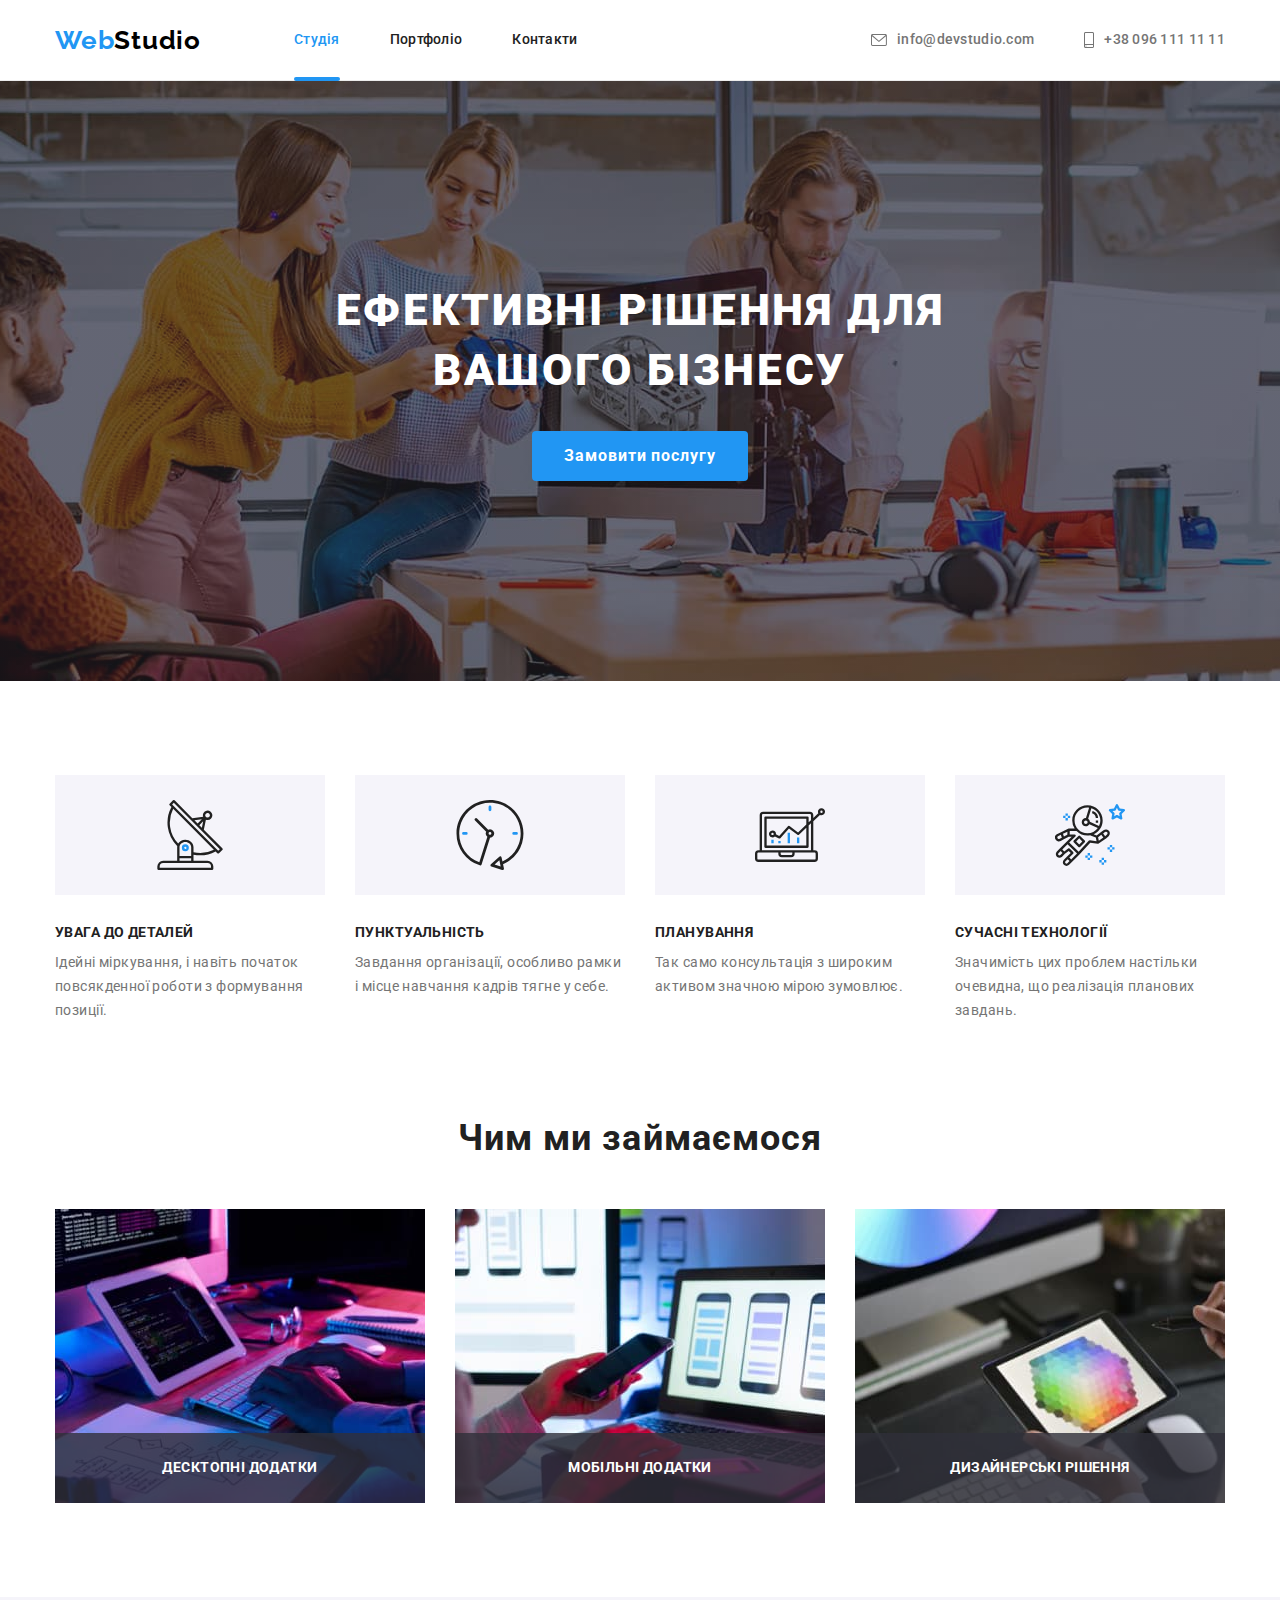
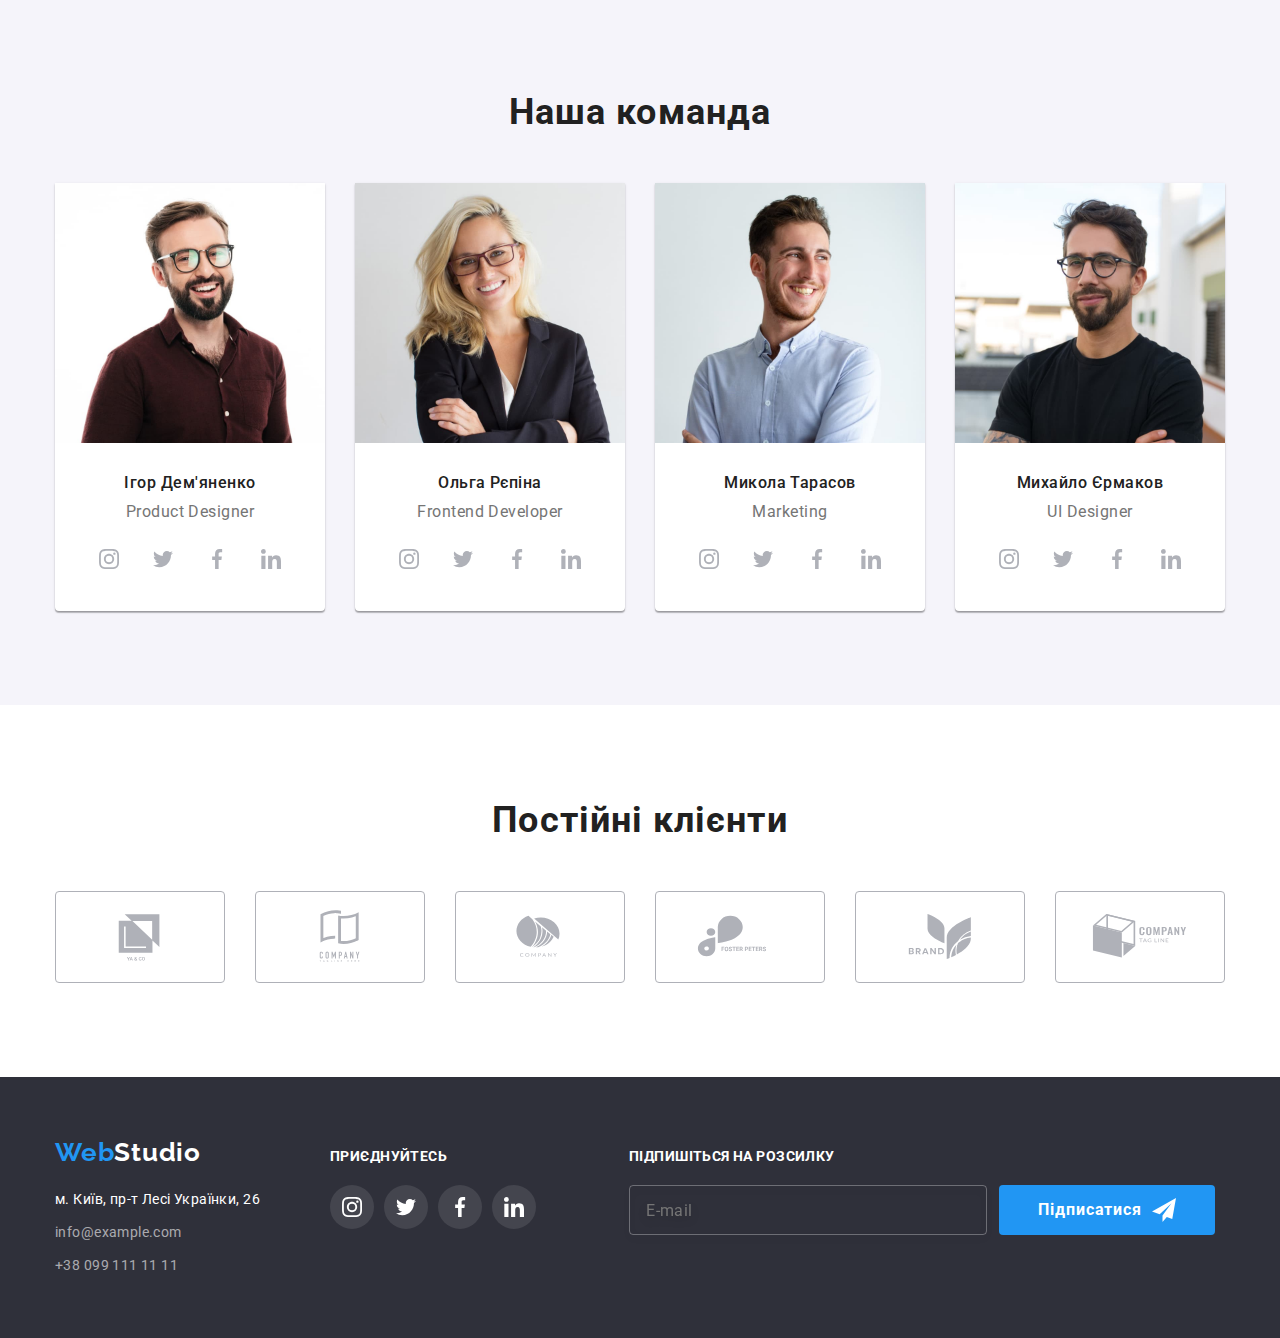
==== index.html @ 273ee9b4 "HW6-v1" ====
<!DOCTYPE html>
<html lang="uk">
  <head>
    <meta charset="UTF-8" />
    <meta http-equiv="X-UA-Compatible" content="IE=edge" />
    <meta name="viewport" content="width=>, initial-scale=1.0" />
    <title>Document</title>
    <link
      href="https://fonts.googleapis.com/css2?family=Raleway:wght@700&family=Roboto:wght@400;500;700;900&display=swap"
      rel="stylesheet"
    />
    <link
      rel="stylesheet"
      href="https://cdnjs.cloudflare.com/ajax/libs/modern-normalize/1.1.0/modern-normalize.min.css"
    />
    <link rel="stylesheet" href="./css/styles.css" />
    <link rel="preconnect" href="https://fonts.googleapis.com" />
    <link rel="preconnect" href="https://fonts.gstatic.com" crossorigin />
  </head>
  <body>
    <!--Head of page-->
    <header>
      <div class="container">
        <div class="navigation">
          <nav class="page-nav">
            <a class="logo link" lang="en" href="">
              Web<span class="logo-up">Studio</span></a
            >
            <ul class="site-nav list">
              <li class="item"><a class="link current" href="">Студія</a></li>
              <li class="item">
                <a class="link" href="./portfolio.html">Портфоліо</a>
              </li>
              <li class="item"><a class="link" href="">Контакти</a></li>
            </ul>
          </nav>
          <ul class="auth-nav list">
            <li class="item">
              <a class="link" href="mailto:info@devstudio.com">
                <svg width="16px" height="12px" class="icon-envelope">
                  <use href="./images/icons.svg#icon-envelope"></use>
                </svg>
                info@devstudio.com</a
              >
            </li>
            <li class="item">
              <a class="link" href="tel:+380961111111">
                <svg class="icon-tel" width="10" height="16">
                  <use href="./images/icons.svg#icon-smartphone"></use>
                </svg>
                +38 096 111 11 11</a
              >
            </li>
          </ul>
        </div>
      </div>
    </header>
    <main>
      <!-- Hero  -->
      <section class="section-hero">
        <div class="container">
          <h1 class="hero-title">Ефективні рішення для вашого бізнесу</h1>
          <button data-modal-open class="button" type="button">
            Замовити послугу
          </button>
        </div>
      </section>

      <!--About us-->
      <section class="section-principles">
        <div class="container">
          <h2 class="visually-hidden">Our principles</h2>
          <ul class="principles list">
            <li class="items prin-first">
              <div class="thumb">
                <svg width="70px" height="70px">
                  <use href="./images/icons.svg#icon-antenna"></use>
                </svg>
              </div>
              <h3 class="principles-list-title">Увага до деталей</h3>
              <p class="principles-list">
                Ідейні міркування, і навіть початок повсякденної роботи з
                формування позиції.
              </p>
            </li>
            <li class="items prin-second">
              <div class="thumb">
                <svg width="70px" height="70px">
                  <use href="./images/icons.svg#icon-clock"></use>
                </svg>
              </div>
              <h3 class="principles-list-title">Пунктуальність</h3>
              <p class="principles-list">
                Завдання організації, особливо рамки і місце навчання кадрів
                тягне у себе.
              </p>
            </li>
            <li class="items prin-third">
              <div class="thumb">
                <svg width="70px" height="70px">
                  <use href="./images/icons.svg#icon-diagram"></use>
                </svg>
              </div>
              <h3 class="principles-list-title">Планування</h3>
              <p class="principles-list">
                Так само консультація з широким активом значною мірою зумовлює.
              </p>
            </li>
            <li class="items prin-fourth">
              <div class="thumb">
                <svg width="70px" height="70px">
                  <use href="./images/icons.svg#icon-astronaut"></use>
                </svg>
              </div>
              <h3 class="principles-list-title">Сучасні технології</h3>
              <p class="principles-list">
                Значимість цих проблем настільки очевидна, що реалізація
                планових завдань.
              </p>
            </li>
          </ul>
        </div>
      </section>
      <!--What we do-->
      <section class="section-activity">
        <div class="container">
          <h2 class="section-title">Чим ми займаємося</h2>
          <ul class="activity-list list">
            <li class="items">
              <img
                src="./images/1.jpg"
                alt="working desk with computer"
                width="370"
              />
              <p class="activity-list-text">Десктопні додатки</p>
            </li>
            <li class="items">
              <img
                src="./images/2.jpg"
                alt="laptop with smartphones samples"
                width="370"
              />
              <p class="activity-list-text">Мобільні додатки</p>
            </li>
            <li class="items">
              <img
                src="./images/3.jpg"
                alt="planshet with color-scheme"
                width="370"
              />
              <p class="activity-list-text">Дизайнерські рішення</p>
            </li>
          </ul>
        </div>
      </section>
      <!--Our comand-->
      <section class="section-comand">
        <div class="container">
          <h2 class="section-title">Наша команда</h2>
          <ul class="comand list">
            <li class="comand-item">
              <img
                src="./images/id.jpg"
                alt="Игорь Демьяненко"
                width="270"
                height="260"
              />
              <div class="designers">
                <h3 class="section-comand-list">Ігор Дем'яненко</h3>
                <p class="comand-position" lang="en">Product Designer</p>
                <ul class="pictograms list">
                  <li class="pictogram-item">
                    <a class="pict-link" href="">
                      <svg class="pict" width="20px" height="20px">
                        <use href="./images/icons.svg#icon-instagram"></use>
                      </svg>
                    </a>
                  </li>
                  <li class="pictogram-item">
                    <a class="pict-link" href="">
                      <svg class="pict" width="20px" height="20px">
                        <use href="./images/icons.svg#icon-twitter"></use>
                      </svg>
                    </a>
                  </li>
                  <li class="pictogram-item">
                    <a class="pict-link" href="">
                      <svg class="pict" width="20px" height="20px">
                        <use href="./images/icons.svg#icon-facebook"></use>
                      </svg>
                    </a>
                  </li>
                  <li class="pictogram-item">
                    <a class="pict-link" href="">
                      <svg class="pict" width="20px" height="20px">
                        <use href="./images/icons.svg#icon-linkedin"></use>
                      </svg>
                    </a>
                  </li>
                </ul>
              </div>
            </li>
            <li class="comand-item">
              <img
                src="./images/or.jpg"
                alt="Ольга Репина"
                width="270"
                height="260"
              />
              <div class="designers">
                <h3 class="section-comand-list">Ольга Рєпіна</h3>
                <p class="comand-position" lang="en">Frontend Developer</p>
                <ul class="pictograms list">
                  <li class="pictogram-item">
                    <a class="pict-link" href="">
                      <svg class="pict" width="20px" height="20px">
                        <use href="./images/icons.svg#icon-instagram"></use>
                      </svg>
                    </a>
                  </li>
                  <li class="pictogram-item">
                    <a class="pict-link" href="">
                      <svg class="pict" width="20px" height="20px">
                        <use href="./images/icons.svg#icon-twitter"></use>
                      </svg>
                    </a>
                  </li>
                  <li class="pictogram-item">
                    <a class="pict-link" href="">
                      <svg class="pict" width="20px" height="20px">
                        <use href="./images/icons.svg#icon-facebook"></use>
                      </svg>
                    </a>
                  </li>
                  <li class="pictogram-item">
                    <a class="pict-link" href="">
                      <svg class="pict" width="20px" height="20px">
                        <use href="./images/icons.svg#icon-linkedin"></use>
                      </svg>
                    </a>
                  </li>
                </ul>
              </div>
            </li>
            <li class="comand-item">
              <img
                src="./images/nt.jpg"
                alt="Николай Тарасов"
                width="270"
                height="260"
              />
              <div class="designers">
                <h3 class="section-comand-list">Микола Тарасов</h3>
                <p class="comand-position" lang="en">Marketing</p>

                <ul class="pictograms list">
                  <li class="pictogram-item">
                    <a class="pict-link" href="">
                      <svg class="pict" width="20px" height="20px">
                        <use href="./images/icons.svg#icon-instagram"></use>
                      </svg>
                    </a>
                  </li>
                  <li class="pictogram-item">
                    <a class="pict-link" href="">
                      <svg class="pict" width="20px" height="20px">
                        <use href="./images/icons.svg#icon-twitter"></use>
                      </svg>
                    </a>
                  </li>
                  <li class="pictogram-item">
                    <a class="pict-link" href="">
                      <svg class="pict" width="20px" height="20px">
                        <use href="./images/icons.svg#icon-facebook"></use>
                      </svg>
                    </a>
                  </li>
                  <li class="pictogram-item">
                    <a class="pict-link" href="">
                      <svg class="pict" width="20px" height="20px">
                        <use href="./images/icons.svg#icon-linkedin"></use>
                      </svg>
                    </a>
                  </li>
                </ul>
              </div>
            </li>
            <li class="comand-item">
              <img
                src="./images/me.jpg"
                alt="Михаил Ермаков"
                width="270"
                height="260"
              />
              <div class="designers">
                <h3 class="section-comand-list">Михайло Єрмаков</h3>
                <p class="comand-position" lang="en">UI Designer</p>
                <ul class="pictograms list">
                  <li class="pictogram-item">
                    <a class="pict-link" href="">
                      <svg class="pict" width="20px" height="20px">
                        <use href="./images/icons.svg#icon-instagram"></use>
                      </svg>
                    </a>
                  </li>
                  <li class="pictogram-item">
                    <a class="pict-link" href="">
                      <svg class="pict" width="20px" height="20px">
                        <use href="./images/icons.svg#icon-twitter"></use>
                      </svg>
                    </a>
                  </li>
                  <li class="pictogram-item">
                    <a class="pict-link" href="">
                      <svg class="pict" width="20px" height="20px">
                        <use href="./images/icons.svg#icon-facebook"></use>
                      </svg>
                    </a>
                  </li>
                  <li class="pictogram-item">
                    <a class="pict-link" href="">
                      <svg class="pict" width="20px" height="20px">
                        <use href="./images/icons.svg#icon-linkedin"></use>
                      </svg>
                    </a>
                  </li>
                </ul>
              </div>
            </li>
          </ul>
        </div>
      </section>
      <!-- Clients  -->
      <section class="section-clients">
        <div class="container">
          <h2 class="section-title">Постійні клієнти</h2>
          <ul class="list clients-list">
            <li class="item">
              <a class="client-link" href="">
                <svg class="icon-link">
                  <use href="./images/icons.svg#icon-logo-one"></use>
                </svg>
              </a>
            </li>
            <li class="item">
              <a class="client-link" href="">
                <svg class="icon-link">
                  <use href="./images/icons.svg#icon-logo-two"></use>
                </svg>
              </a>
            </li>
            <li class="item">
              <a class="client-link" href="">
                <svg class="icon-link">
                  <use href="./images/icons.svg#icon-logo-three"></use>
                </svg>
              </a>
            </li>
            <li class="item">
              <a class="client-link" href="">
                <svg class="icon-link">
                  <use href="./images/icons.svg#icon-logo-four"></use>
                </svg>
              </a>
            </li>
            <li class="item">
              <a class="client-link" href="">
                <svg class="icon-link">
                  <use href="./images/icons.svg#icon-logo-five"></use>
                </svg>
              </a>
            </li>
            <li class="item">
              <a class="client-link" href="">
                <svg class="icon-link">
                  <use href="./images/icons.svg#icon-logo-six"></use>
                </svg>
              </a>
            </li>
          </ul>
        </div>
      </section>
    </main>
    <footer class="contacts">
      <div class="container contacts-page">
        <div class="contacts-wrap">
          <div class="logo-bottom">
            <a class="logo link" lang="en" href=""
              >Web<span class="logo-end">Studio</span></a
            >
          </div>
          <!--Contacts-->
          <address class="adress">
            <ul class="contacts-list list">
              <li class="map">
                <a
                  class="link"
                  href="https://goo.gl/maps/4PBvdfhSK9omXk1a7"
                  target="_blank"
                  rel="noopener noreferrer nofollow"
                  >м. Київ, пр-т Лесі Українки, 26</a
                >
              </li>
              <li class="mail">
                <a class="link" href="mailto:info@example.com"
                  >info@example.com</a
                >
              </li>
              <li class="tel">
                <a class="link" href="tel:+380991111111">+38 099 111 11 11</a>
              </li>
            </ul>
          </address>
        </div>
        <!-- Social links -->
        <div class="connect">
          <p class="connect-title">Приєднуйтесь</p>
          <ul class="pictograms list">
            <li class="pictogram-item">
              <a class="pict-link bottom-link" href="">
                <svg class="pict-bottom" width="20px" height="20px">
                  <use href="./images/icons.svg#icon-instagram"></use>
                </svg>
              </a>
            </li>
            <li class="pictogram-item">
              <a class="pict-link bottom-link" href="">
                <svg class="pict-bottom" width="20px" height="20px">
                  <use href="./images/icons.svg#icon-twitter"></use>
                </svg>
              </a>
            </li>
            <li class="pictogram-item">
              <a class="pict-link bottom-link" href="">
                <svg class="pict-bottom" width="20px" height="20px">
                  <use href="./images/icons.svg#icon-facebook"></use>
                </svg>
              </a>
            </li>
            <li class="pictogram-item">
              <a class="pict-link bottom-link" href="">
                <svg class="pict-bottom" width="20px" height="20px">
                  <use href="./images/icons.svg#icon-linkedin"></use>
                </svg>
              </a>
            </li>
          </ul>
        </div>
        <form class="subscription-form" action="">
          <p class="subscription-title">Підпишіться на розсилку</p>
          <div class="subscription-wrap">
            <label for="">
              <input
                class="subscription-input"
                type="email"
                name="email"
                placeholder="E-mail"
              />
            </label>
            <button class="button button-subscribe" type="submit">
              Підписатися
            </button>
          </div>
        </form>
      </div>
    </footer>
    <div data-modal class="backdrop is-hidden">
      <div class="modal">
        <button data-modal-close class="button-modal" type="button">
          <svg class="modal-close-icon" width="18" height="18">
            <use href="./images/icons.svg#icon-close-black"></use>
          </svg>
        </button>
<form class="modal-form" action="">
  <p class="modal-title">Залиште свої дані, ми вам передзвонимо</p>
<label class="label-name" for="">
<input class="input-name" type="text" name="name">
Ім'я
<svg class="name-icon" width="18" height="18">
  <use href="/images/icons.svg#icon-person"></use>
</svg>
</label>

<label class="label-tel" for="">
  <input class="input-tel" type="tel" name="tel">
  Телефон
  <svg class="tel-icon" width="18" height="18">
    <use href="/images/icons.svg#icon-phone-black">

    </use>
  </svg>
</label>

<label class="label-email" for="">
  <input class="input-email" type="email" name="imail">
  Пошта
  <svg class="email-icon" width="18" height="18">
    <use href="/images/icons.svg#icon-email"></use>
  </svg>
</label>

<label class="label-coment" for="">
  <textarea name="coment" id="" cols="30" rows="10"></textarea>
  Коментар
</label>


</form>



      </div>
    </div>
    <script src="./js/modal.js"></script>
  </body>
</html>
---- css/styles.css ----
/* back-ground color main #FFFFFF
/* back-ground color secondary #2F303A  */
/* text color main #757575 */
/* text color hero #FFFFFF */
/* text color headers #212121 */
/* text color logo #000000 */
/* text color accent #2196F3 */
/* back-ground color secondary (and buttons) #F5F4FA */


:root {
  --text-color-main: #757575;
  --text-color-accent: #2196f3;
  --text-color-headers: #212121;
  --back-ground-color-main: #ffffff;
  --back-ground-color-secondary: #2f303a;
  --back-ground-color-third: #f5f4fa;
  --text-color-logo: #000000;
}

body {
  color: var(--text-color-main);
  background-color: var(--back-ground-color-main);
  font-family: Roboto, sans-serif;
  }

/* Exeptions */
.link {
  text-decoration: none;
}
.list {
  padding: 0;
  margin: 0;
  list-style: none;
}
.visually-hidden {
  position: absolute;
  white-space: nowrap;
  width: 1px;
  height: 1px;
  overflow: hidden;
  border: 0;
  padding: 0;
  clip: rect(0 0 0 0);
  clip-path: inset(50%);
  margin: -1px;
}

h1,
h2,
h3,
ul,
p {
  margin: 0;
  padding: 0;
}

img {
  display: block;
  max-width: 100%;
  height: auto;
}

/* Site navigation  */

.container {
  width: 1200px;
  padding-left: 15px;
  padding-right: 15px;
  margin: 0 auto;
}

header {
  border-bottom: 1px solid #ECECEC;
}

.logo {
  margin-right: 93px;
  padding-top: 24px;
  padding-bottom: 24px;

  color: var(--text-color-accent);
  font-family: Raleway, sans-serif;
  font-weight: 700;
  font-size: 26px;
  line-height: 1.19;
  letter-spacing: 0.03em; 
}

.logo-end {
  color: var(--back-ground-color-main)
}

.page-nav .logo-up {
  color: var(--text-color-logo)
}

.page-nav {
display: flex;
align-items: center;
}

.site-nav .link:hover,
.site-nav .link:focus,
.auth-nav .link:hover,
.auth-nav .link:focus
{color: var(--text-color-accent)}

.site-nav,
.auth-nav {
  display: flex;
  align-items: center;

  font-weight: 500;
  line-height: 1.14;
  letter-spacing: 0.02em;
  font-size: 14px;
}

.site-nav .link {
  display: block;
  padding-top: 32px;
  padding-bottom: 32px;

  color: var(--text-color-headers);

  transition: color 250ms cubic-bezier(0.4, 0, 0.2, 1);
}

.site-nav .link.current {
  color: var(--text-color-accent);
}

.site-nav .item {
  position: relative;
}

.current::after {
  position: absolute;
  bottom: -1px;
  left: 0;

  content: "";
  width: 100%;
  height: 4px;
  background-color: var(--text-color-accent);
  border-radius: 2px;
}

.site-nav .item:not(:last-child) {
  margin-right: 50px;
}

.auth-nav {
  margin-left: auto;
}

.auth-nav .link {
  display: flex;
  align-items: center;
  padding-top: 32px;
  padding-bottom: 32px;

  color: var(--text-color-main);

  transition: color 250ms cubic-bezier(0.4, 0, 0.2, 1);
}

.auth-nav .item + .item {
  margin-left: 50px;
}

.navigation {
  display: flex;
}

.icon-envelope,
.icon-tel {
  margin-right: 10px;
  fill: currentColor;
}

.icon-envelope:hover,
.icon-tel:hover,
.icon-envelope:focus,
.icon-tel:focus {
  fill: var(--text-color-accent);
}



/* Hero  */
.section-hero {
  max-width: 1600px;
  height: 600px;
  margin-left: auto;
  margin-right: auto;
  background-image: linear-gradient(to right, rgba(47, 48, 58, 0.4), rgba(47, 48, 58, 0.4)),
  url(../images/background.jpg);
  background-color: #C4C4C4;
  background-size: cover;
  background-repeat: no-repeat;
  background-position: center;


  padding-top: 200px;
  padding-bottom: 200px;

  text-align: center;
}

.hero-title {
  margin-bottom: 30px;
  margin-left: auto;
  margin-right: auto;
  width: 696px;

  font-weight: 900;
  font-size: 44px;
  line-height: 1.36;
  letter-spacing: 0.06em;
  text-transform: uppercase;
  color: var(--back-ground-color-main);
}

.button {
  display: inline-block;
  min-width: 216px;
  border-radius: 4px;
  padding: 10px 32px;
  text-align: center;
  margin-right: auto;
  margin-left: auto;
  border: none;

  font-family: inherit;
  font-weight: 700;
  line-height: 1.88;
  letter-spacing: 0.06em;
  color: var(--back-ground-color-main);
  background-color: var(--text-color-accent);
  font-size: 16px;

  transition: background-color 250ms cubic-bezier(0.4, 0, 0.2, 1);
}

.button:hover,
.button:focus {
  background-color: #188ce8;
}

.backdrop.is-hidden {
  opacity: 0;
  pointer-events: none;
  }

.backdrop {
  position: fixed;
  top: 0;
  left: 0;
  background-color: rgba(0, 0, 0, 0.2);
  width: 100%;
  height: 100%;

  opacity: 1;
  transition: opacity 500ms cubic-bezier(0.4, 0, 0.2, 1);
  }

  .backdrop.is-hidden .modal {
  transform: translate(-50%, -50%) scale(0.5);
  }

.modal {
  position: absolute;
  top: 50%;
  left: 50%;

  padding: 8px 8px;
  min-width: 528px;
  min-height: 581px;
  
  background-color: var(--back-ground-color-main);
  box-shadow: 0px 1px 3px rgba(0, 0, 0, 0.12), 0px 1px 1px rgba(0, 0, 0, 0.14), 0px 2px 1px rgba(0, 0, 0, 0.2);
  border-radius: 4px; 

  transform: translate(-50%, -50%) scale(1) rotate(1turn);
  transition: transform 500ms cubic-bezier(0.4, 0, 0.2, 1);
}

.button-modal {
transition: fill 250ms cubic-bezier(0.4, 0, 0.2, 1);

  display: flex;
  align-items: center;
  justify-content: center;
  width: 30px;
  height: 30px;
  margin-left: auto;
  cursor: pointer;

  background: var(--back-ground-color-main);
  border: 1px solid rgba(0, 0, 0, 0.1);
  border-radius: 50%;
}

.button-modal:hover,
.button-modal:focus {
  fill: var(--text-color-accent);
}



/* Principles  */

.section-principles {
  padding-top: 94px;
  padding-bottom: 94px;
}

.principles {
  display: flex;
  justify-content: space-between;
  padding: 0;
}

.principles .items {
  flex-basis: calc((100% - 3 * 30px)/4);
  }

  .principles .items:not(:last-child) {
  margin-right: 30px;
  }

.principles-list-title {
  margin: 0px 0px 10px 0px;

  font-size: 14px;
  font-weight: 700;
  line-height: 1.14;
  letter-spacing: 0.03em;
  text-transform: uppercase;
  color: var(--text-color-headers);
}

.principles-list {
  margin: 0;

  line-height: 1.71;
  letter-spacing: 0.03em;
  color: var(--text-color-main);
  font-size: 14px;
}

.thumb {
  display: flex;
  align-items: center;
  justify-content: center;
  flex-basis: calc((100% - 3 * 30px) / 4);
  height: 120px;
  background-color: var(--back-ground-color-third);
  margin-bottom: 30px;
}

.prin-first::before {
    background-image: url(../images/prin-first.svg);
}
.prin-second::before {
    background-image: url(../images/prin-second.svg);
}
.prin-third::before {
    background-image: url(../images/prin-third.svg);
}
.prin-fourth::before {
    background-image: url(../images/astronaut.svg);
}



/* Activity and comand  */

/* Activity  */
.section-activity {
padding-bottom: 94px;
}

.section-title {
  margin-bottom: 50px;

  font-weight: 700;
  font-size: 36px;
  line-height: 1.17;
  text-align: center;
  letter-spacing: 0.03em;
  color: var(--text-color-headers);
}

.activity-list {
  display: flex;
  justify-content: space-between;
}

.activity-list .items {
  position: relative;

  flex-basis: calc((100% - 2 * 30px)/3);
}

.activity-list .items:not(:last-child) {
  margin-right: 30px;
}

.activity-list-text {
  position: absolute;
  bottom: 0;

  display: flex;
  align-items: center;
  justify-content: center;
  width: 100%;
  height: 70px;
  background-color: rgba(47, 48, 58, 0.8);

  font-weight: 700;
  font-size: 14px;
  line-height: 1.14;
  text-align: center;
  letter-spacing: 0.03em;
  text-transform: uppercase;
  color: var(--back-ground-color-main);
}



/* Comand  */

.section-comand {
  padding: 94px 0;
  background-color: var(--back-ground-color-third);
}

.designers {
  padding: 30px 32px;
}

.comand {
  display: flex;
  text-align: center;
}

.comand-item {
  flex-basis: calc((100% - 3 * 30px)/4);

  background-color: var(--back-ground-color-main);
  box-shadow: 0px 1px 3px rgba(0, 0, 0, 0.12), 0px 1px 1px rgba(0, 0, 0, 0.14), 0px 2px 1px rgba(0, 0, 0, 0.2);
border-radius: 0px 0px 4px 4px;
}

.comand-item:not(:last-child) {
  margin-right: 30px;
}

.section-comand-list {
  margin-bottom: 10px;

  font-weight: 500;
  line-height: 1.19;
  letter-spacing: 0.03em;
  color: var(--text-color-headers);
  font-size: 16px;
}

.comand-position {
  line-height: 1.19;
  letter-spacing: 0.03em;
  font-size: 16px;
  margin-bottom: 16px;
}

.pictograms {
  display: flex;
  align-items: center;
  justify-content: center;
  text-align: center;
  width: 206px;
}

.pictogram-item {
  display: flex;
  flex-basis: calc((100% - 10px * 3)/4);
  height: 44px;
  align-items: center;
  justify-content: center;
}

.pictogram-item:not(:last-child) {
  margin-right: 10px;

}

.pict-link {
  display: flex;
  align-items: center;
  justify-content: center;

  color: #AFB1B8;
  border-radius: 50%;
  width: 44px;
  height: 44px;

  transition: color 250ms cubic-bezier(0.4, 0, 0.2, 1), background-color 250ms cubic-bezier(0.4, 0, 0.2, 1);
}

.pict-link:hover,
.pict-link:focus {
  background-color: var(--text-color-accent);
  color: var(--back-ground-color-main);
}

.pict {
  fill: currentColor;
}
.pict-bottom {
  fill: var(--back-ground-color-main);
}



  /* Clients  */
.section-clients {
  padding: 94px 0;
}

.clients-list {
  display: flex;
}

.clients-list .item {
  flex-basis: calc((100% - 30px * 5) / 6);
  height: 92px;
}

.clients-list .item + .item {
  margin-left: 30px;
}


.client-link {
  display: flex;
  justify-content: center;
  align-items: center;
  width: 100%;
  height: 100%;

  color: #AFB1B8;
  border: 1px solid #AFB1B8;
  border-radius: 4px;
  outline: transparent;

  transition: border 250ms cubic-bezier(0.4, 0, 0.2, 1), background-color 250ms cubic-bezier(0.4, 0, 0.2, 1);
}

.client-link:hover,
.client-link:focus {
  color: var(--text-color-accent);
  border: 1px solid var(--text-color-accent);
}

.icon-link {
  width: 106px;
  height: 60px;
  fill: currentColor;
}



/* Footer  */

.logo-bottom {
  margin-right: auto;
  margin-bottom: 20px;
  margin-left: 0;
}

.logo-bottom .logo {
  padding: 0;
  margin-right: 0;
}

.contacts {
  padding-top: 60px;
  padding-bottom: 60px;

  background-color: var(--back-ground-color-secondary);
}

.adress {
  font-style: normal;
  font-size: 14px;
}

.contacts-list {
  padding: 0;

  line-height: 1.71;
  letter-spacing: 0.03em;
}

.contacts-list .link {
  color: rgba(255, 255, 255, 0.6);
}

.contacts-list .map {
  margin-bottom: 9px;
}

.contacts-list .map .link {
  color: var(--back-ground-color-main);
}

.contacts-list .mail {
  margin-bottom: 9px;
}

.map .link:hover,
.map .link:focus,
.mail .link:hover,
.mail .link:focus,
.tel .link:hover,
.tel .link:focus
{
  color: var(--text-color-accent);
}

.map .link,
.mail .link,
.tel .link {
transition: color 250ms cubic-bezier(0.4, 0, 0.2, 1);
}

.container-for-contacts {
  width: 1200px;
  padding-left: 15px;
  padding-right: 15px;
  margin-right: auto;
  margin-left: auto;
}

.connect-title {
  margin-bottom: 20px;

  font-weight: 700;
  font-size: 14px;
  line-height: 1.14;
  letter-spacing: 0.03em;
  text-transform: uppercase;
  color: var(--back-ground-color-main);
}

.contacts-page {
  display: flex;
  align-items: baseline;
}

.contacts-wrap {
  margin-right: 70px;
}

.bottom-link {
  background-color:rgba(255, 255, 255, 0.1);;
}

.connect .pictograms {
  padding-bottom: 0;
}


/* Subscription  */
.connect {
  margin-right: 93px;
}

.subscription-form {
  width: 570px;
  height: 86px;
}

.subscription-title {
  margin-bottom: 20px;
  
font-weight: 700;
font-size: 14px;
line-height: 1.14;
letter-spacing: 0.03em;
text-transform: uppercase;
color: var(--back-ground-color-main);
}

.button-subscribe {
  display: flex;
  align-items: center;
  justify-content: center;
  padding: 10px 28px;
  width: 200px;
  height: 50px;
  
}

.button-subscribe::after {
  content: "";
  background-image: url(../images/telegram.svg);
  background-size: contain;
  background-repeat: no-repeat;

  display: flex;
  width: 24px;
  height: 24px;
  margin-left: 10px;
}

.subscription-wrap {
  display: flex;
  align-items: center;
}

.subscription-input {
  transition: border-color 250ms cubic-bezier(0.4, 0, 0.2, 1);

  margin-right: 12px;
  padding: 15px 16px;
  width: 358px;
  height: 50px;
  border: 1px solid rgba(255, 255, 255, 0.3);
  filter: drop-shadow(0px 4px 4px rgba(0, 0, 0, 0.15));
  border-radius: 4px;

  background-color: inherit;

  font-family: 'Roboto';
  font-style: normal;
  font-weight: 400;
  font-size: 16px;
  line-height: 1.25;
  letter-spacing: 0.03em;
  color: rgba(255, 255, 255, 0.6);
}

.subscription-input:hover,
.subscription-input:focus {
  border-color: var(--text-color-accent);
}

/* MODAL  */

.modal-title {
  
font-weight: 700;
font-size: 20px;
line-height: 1.15;
text-align: center;
letter-spacing: 0.03em;
color: var(--text-color-headers);
}

.label-name,
.label-tel,
.label-email,
.label-coment {
  display: block;
}




/* PORTFOLIO CSS  */

/* Filter style  */

.section-projects {
  padding: 94px 0px;
}

.section-projects-list {
  display: flex;
  justify-content: center;
  margin-left: auto;
  margin-right: auto;
  margin-bottom: 50px;
}

.section-projects-list .item:not(:last-child) {
  margin-right: 8px;
}

.section-projects-list .current-button {
  background-color: var(--text-color-accent);
  color: var(--back-ground-color-main);
}

.button-projects {
  padding: 6px 22px;

  font-size: inherit;
  font-family: inherit;
  font-weight: 500;
  line-height: 1.62;
  text-align: center;
  letter-spacing: 0.03em;
  color: var(--text-color-headers);
  border-style: none;
  background-color: var(--back-ground-color-third);
  border-radius: 4px;

  transition: background-color 250ms cubic-bezier(0.4, 0, 0.2, 1);
}

.button-projects:hover,
.button-projects:focus {
  color: var(--back-ground-color-main);
  background-color: var(--text-color-accent);
  box-shadow: 0px 3px 1px rgba(0, 0, 0, 0.1), 0px 1px 2px rgba(0, 0, 0, 0.08), 0px 2px 2px rgba(0, 0, 0, 0.12);
}

.button-projects,
.button {
  cursor: pointer;
}

/* Picture style  */
.projects {
  display: flex;
  flex-wrap: wrap;
}

.projects .item {
  flex-basis: calc((100% - 2 * 30px)/3);
  margin-right: 30px;
  margin-bottom: 30px;
}

.projects .item:nth-child(3n) {
  margin-right: 0;
}

.projects .item:nth-last-child(-n + 3) {
  margin-bottom: 0;
}

.link-portfolio {
  display: block;

  transition: color 250ms cubic-bezier(0.4, 0, 0.2, 1);
}

.link-portfolio:hover,
.link-portfolio:focus {
  box-shadow: 0px 1px 1px rgba(0, 0, 0, 0.12), 0px 4px 4px rgba(0, 0, 0, 0.06), 1px 4px 6px rgba(0, 0, 0, 0.16);
}

.project-samples {
  padding: 20px 24px;
  border-bottom: 1px solid #EEEEEE;
  border-left: 1px solid #EEEEEE;
  border-right: 1px solid #EEEEEE;
}

.project-name {
  margin-bottom: 4px;

  font-weight: 700;
  font-size: 18px;
  line-height: 2;
  letter-spacing: 0.06em;
  color: var(--text-color-headers);
}

.project-type{
  line-height: 1.88;
  letter-spacing: 0.03em;
  color: var(--text-color-main);
}

.overlay {
  position: relative;
  overflow: hidden;
}

.overlay-text {
  position: absolute;
  bottom: -100%;
  background-color: rgba(33, 150, 243, 0.9);
  padding: 63px 24px;
  width: 100%;
  height: 100%;

  font-size: 18px;
  line-height: 1.56;
  letter-spacing: 0.03em;
  color: var(--back-ground-color-main);

  transition: transform 500ms cubic-bezier(0.4, 0, 0.2, 1);
}

.link-portfolio:hover .overlay-text,
.link-portfolio:focus .overlay-text {
  transform: translateY(-100%);
}

.overlay-text-yellow {
  position: absolute;
  bottom: -100%;
  background-color: rgba(243, 240, 33, 0.9);
  padding: 63px 24px;
  width: 100%;
  height: 100%;

  font-size: 18px;
  line-height: 1.56;
  letter-spacing: 0.03em;
  color: var(--text-color-accent);

  transition: transform 500ms cubic-bezier(0.4, 0, 0.2, 1);
}

.link-portfolio:hover .overlay-text-yellow,
.link-portfolio:focus .overlay-text-yellow {
  transform: translateY(-100%);
}
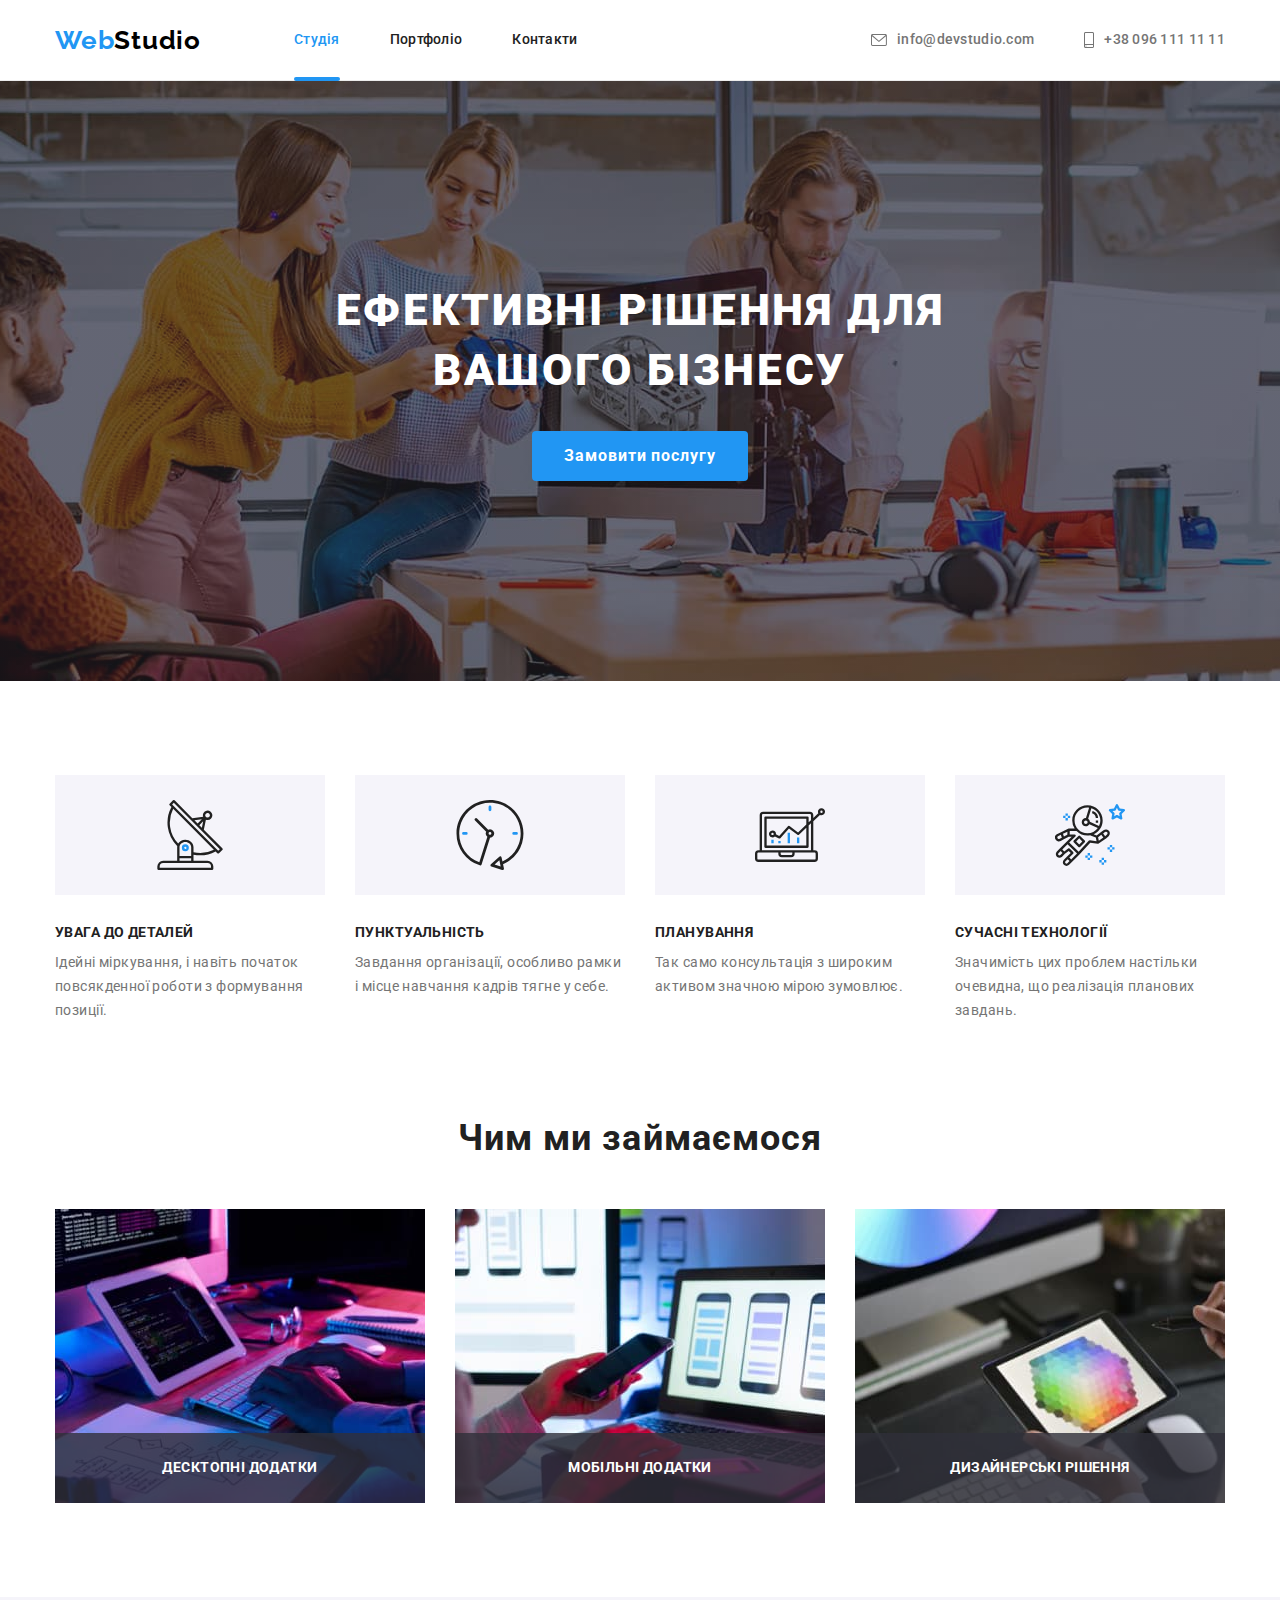
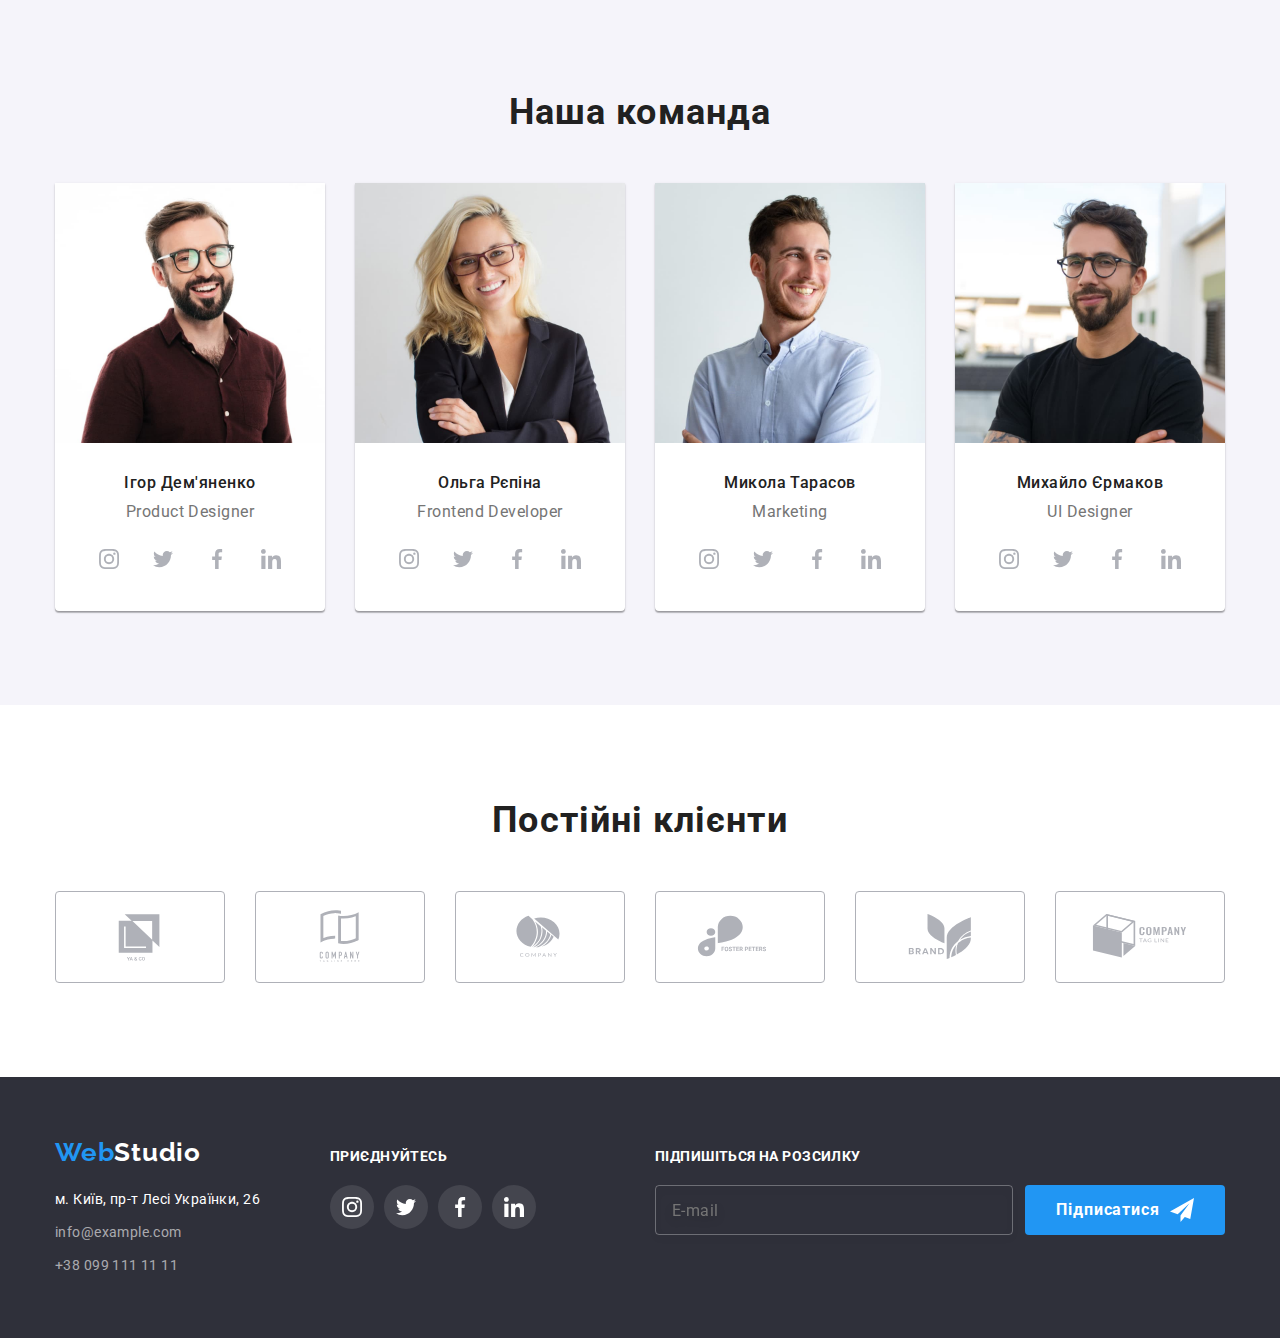
==== commit 1f076ddc: "HW6-v4" ====
--- a/index.html
+++ b/index.html
@@ -446,10 +446,10 @@
             </li>
           </ul>
         </div>
-        <form class="subscription-form" action="">
+        <div class="subscription-wrap">
           <p class="subscription-title">Підпишіться на розсилку</p>
-          <div class="subscription-wrap">
-            <label for="">
+          <form class="subscription-form">
+            <label class="label-subscription">
               <input
                 class="subscription-input"
                 type="email"
@@ -460,10 +460,11 @@
             <button class="button button-subscribe" type="submit">
               Підписатися
             </button>
-          </div>
-        </form>
+          </form>
+        </div>
       </div>
     </footer>
+    <!-- Modal  -->
     <div data-modal class="backdrop is-hidden">
       <div class="modal">
         <button data-modal-close class="button-modal" type="button">
@@ -471,44 +472,61 @@
             <use href="./images/icons.svg#icon-close-black"></use>
           </svg>
         </button>
-<form class="modal-form" action="">
-  <p class="modal-title">Залиште свої дані, ми вам передзвонимо</p>
-<label class="label-name" for="">
-<input class="input-name" type="text" name="name">
-Ім'я
-<svg class="name-icon" width="18" height="18">
-  <use href="/images/icons.svg#icon-person"></use>
-</svg>
-</label>
-
-<label class="label-tel" for="">
-  <input class="input-tel" type="tel" name="tel">
-  Телефон
-  <svg class="tel-icon" width="18" height="18">
-    <use href="/images/icons.svg#icon-phone-black">
-
-    </use>
-  </svg>
-</label>
-
-<label class="label-email" for="">
-  <input class="input-email" type="email" name="imail">
-  Пошта
-  <svg class="email-icon" width="18" height="18">
-    <use href="/images/icons.svg#icon-email"></use>
-  </svg>
-</label>
-
-<label class="label-coment" for="">
-  <textarea name="coment" id="" cols="30" rows="10"></textarea>
-  Коментар
-</label>
-
-
-</form>
-
-
-
+        <form class="modal-form">
+          <p class="modal-title">Залиште свої дані, ми вам передзвонимо</p>
+          <label class="label-name">
+            <span class="name-title">Ім'я</span>
+            <input class="input-name" type="text" name="name" />
+            <svg class="name-icon" width="18" height="18">
+              <use href="./images/icons.svg#icon-person"></use>
+            </svg>
+          </label>
+          <label class="label-tel">
+            <span class="tel-title">Телефон</span>
+            <input class="input-tel" type="tel" name="tel" />
+            <svg class="tel-icon" width="18" height="18">
+              <use href="./images/icons.svg#icon-phone-black"></use>
+            </svg>
+          </label>
+          <label class="label-email">
+            <span class="email-title">Пошта</span>
+            <input class="input-email" type="email" name="email" />
+            <svg class="email-icon" width="18" height="18">
+              <use href="./images/icons.svg#icon-email"></use>
+            </svg>
+          </label>
+          <label class="label-coment">
+            <span class="area-title">Коментар</span>
+            <textarea
+              class="input-area"
+              name="coment"
+              cols="30"
+              rows="10"
+              placeholder="Введіть текст"
+            ></textarea>
+          </label>
+          <label class="label-checkbox">
+            <input
+              class="input-checkbox visually-hidden"
+              type="checkbox"
+              name="conditions"
+              value="agree"
+            />
+            <span class="icon-checkbox"></span>
+            <span class="text-checkbox"
+              >Погоджуюся з розсилкою та приймаю
+              <a
+                class="link link-checkbox"
+                href="./conditions.html"
+                target="_blank"
+                >Умови договору</a
+              ></span
+            >
+          </label>
+          <button class="button button-modal-submit" type="submit">
+            Відправити
+          </button>
+        </form>
       </div>
     </div>
     <script src="./js/modal.js"></script>
--- a/css/styles.css
+++ b/css/styles.css
@@ -19,31 +19,33 @@
 }
 
 body {
-  color: var(--text-color-main);
-  background-color: var(--back-ground-color-main);
-  font-family: Roboto, sans-serif;
-  }
-
-/* Exeptions */
+color: var(--text-color-main);
+background-color: var(--back-ground-color-main);
+font-family: Roboto, sans-serif;
+}
+
+/* ---------------------------------------------------------------Exeptions */
 .link {
-  text-decoration: none;
-}
+text-decoration: none;
+}
+
 .list {
-  padding: 0;
-  margin: 0;
-  list-style: none;
-}
+padding: 0;
+margin: 0;
+list-style: none;
+}
+
 .visually-hidden {
-  position: absolute;
-  white-space: nowrap;
-  width: 1px;
-  height: 1px;
-  overflow: hidden;
-  border: 0;
-  padding: 0;
-  clip: rect(0 0 0 0);
-  clip-path: inset(50%);
-  margin: -1px;
+position: absolute;
+white-space: nowrap;
+width: 1px;
+height: 1px;
+overflow: hidden;
+border: 0;
+padding: 0;
+clip: rect(0 0 0 0);
+clip-path: inset(50%);
+margin: -1px;
 }
 
 h1,
@@ -51,48 +53,49 @@
 h3,
 ul,
 p {
-  margin: 0;
-  padding: 0;
+margin: 0;
+padding: 0;
 }
 
 img {
-  display: block;
-  max-width: 100%;
-  height: auto;
-}
-
-/* Site navigation  */
+display: block;
+max-width: 100%;
+height: auto;
+}
+
+
+/* --------------------------------------------------Site navigation  */
 
 .container {
-  width: 1200px;
-  padding-left: 15px;
-  padding-right: 15px;
-  margin: 0 auto;
+width: 1200px;
+padding-left: 15px;
+padding-right: 15px;
+margin: 0 auto;
 }
 
 header {
-  border-bottom: 1px solid #ECECEC;
+border-bottom: 1px solid #ECECEC;
 }
 
 .logo {
-  margin-right: 93px;
-  padding-top: 24px;
-  padding-bottom: 24px;
-
-  color: var(--text-color-accent);
-  font-family: Raleway, sans-serif;
-  font-weight: 700;
-  font-size: 26px;
-  line-height: 1.19;
-  letter-spacing: 0.03em; 
+margin-right: 93px;
+padding-top: 24px;
+padding-bottom: 24px;
+
+color: var(--text-color-accent);
+font-family: Raleway, sans-serif;
+font-weight: 700;
+font-size: 26px;
+line-height: 1.19;
+letter-spacing: 0.03em; 
 }
 
 .logo-end {
-  color: var(--back-ground-color-main)
+color: var(--back-ground-color-main)
 }
 
 .page-nav .logo-up {
-  color: var(--text-color-logo)
+color: var(--text-color-logo)
 }
 
 .page-nav {
@@ -108,275 +111,276 @@
 
 .site-nav,
 .auth-nav {
-  display: flex;
-  align-items: center;
-
-  font-weight: 500;
-  line-height: 1.14;
-  letter-spacing: 0.02em;
-  font-size: 14px;
+display: flex;
+align-items: center;
+
+font-weight: 500;
+line-height: 1.14;
+letter-spacing: 0.02em;
+font-size: 14px;
 }
 
 .site-nav .link {
-  display: block;
-  padding-top: 32px;
-  padding-bottom: 32px;
-
-  color: var(--text-color-headers);
-
-  transition: color 250ms cubic-bezier(0.4, 0, 0.2, 1);
+display: block;
+padding-top: 32px;
+padding-bottom: 32px;
+
+color: var(--text-color-headers);
+
+transition: color 250ms cubic-bezier(0.4, 0, 0.2, 1);
 }
 
 .site-nav .link.current {
-  color: var(--text-color-accent);
+color: var(--text-color-accent);
 }
 
 .site-nav .item {
-  position: relative;
+position: relative;
 }
 
 .current::after {
-  position: absolute;
-  bottom: -1px;
-  left: 0;
-
-  content: "";
-  width: 100%;
-  height: 4px;
-  background-color: var(--text-color-accent);
-  border-radius: 2px;
+position: absolute;
+bottom: -1px;
+left: 0;
+
+content: "";
+width: 100%;
+height: 4px;
+background-color: var(--text-color-accent);
+border-radius: 2px;
 }
 
 .site-nav .item:not(:last-child) {
-  margin-right: 50px;
+margin-right: 50px;
 }
 
 .auth-nav {
-  margin-left: auto;
+margin-left: auto;
 }
 
 .auth-nav .link {
-  display: flex;
-  align-items: center;
-  padding-top: 32px;
-  padding-bottom: 32px;
-
-  color: var(--text-color-main);
-
-  transition: color 250ms cubic-bezier(0.4, 0, 0.2, 1);
+display: flex;
+align-items: center;
+padding-top: 32px;
+padding-bottom: 32px;
+
+color: var(--text-color-main);
+
+transition: color 250ms cubic-bezier(0.4, 0, 0.2, 1);
 }
 
 .auth-nav .item + .item {
-  margin-left: 50px;
+margin-left: 50px;
 }
 
 .navigation {
-  display: flex;
+display: flex;
 }
 
 .icon-envelope,
 .icon-tel {
-  margin-right: 10px;
-  fill: currentColor;
+margin-right: 10px;
+fill: currentColor;
 }
 
 .icon-envelope:hover,
 .icon-tel:hover,
 .icon-envelope:focus,
 .icon-tel:focus {
-  fill: var(--text-color-accent);
-}
-
-
-
-/* Hero  */
+fill: var(--text-color-accent);
+}
+
+
+
+/* --------------------------------------------------------Hero  */
 .section-hero {
-  max-width: 1600px;
-  height: 600px;
-  margin-left: auto;
-  margin-right: auto;
-  background-image: linear-gradient(to right, rgba(47, 48, 58, 0.4), rgba(47, 48, 58, 0.4)),
-  url(../images/background.jpg);
-  background-color: #C4C4C4;
-  background-size: cover;
-  background-repeat: no-repeat;
-  background-position: center;
-
-
-  padding-top: 200px;
-  padding-bottom: 200px;
-
-  text-align: center;
+max-width: 1600px;
+height: 600px;
+margin-left: auto;
+margin-right: auto;
+background-image: linear-gradient(to right, rgba(47, 48, 58, 0.4), rgba(47, 48, 58, 0.4)),
+url(../images/background.jpg);
+background-color: #C4C4C4;
+background-size: cover;
+background-repeat: no-repeat;
+background-position: center;
+
+padding-top: 200px;
+padding-bottom: 200px;
+
+text-align: center;
 }
 
 .hero-title {
-  margin-bottom: 30px;
-  margin-left: auto;
-  margin-right: auto;
-  width: 696px;
-
-  font-weight: 900;
-  font-size: 44px;
-  line-height: 1.36;
-  letter-spacing: 0.06em;
-  text-transform: uppercase;
-  color: var(--back-ground-color-main);
+margin-bottom: 30px;
+margin-left: auto;
+margin-right: auto;
+width: 696px;
+
+font-weight: 900;
+font-size: 44px;
+line-height: 1.36;
+letter-spacing: 0.06em;
+text-transform: uppercase;
+color: var(--back-ground-color-main);
 }
 
 .button {
-  display: inline-block;
-  min-width: 216px;
-  border-radius: 4px;
-  padding: 10px 32px;
-  text-align: center;
-  margin-right: auto;
-  margin-left: auto;
-  border: none;
-
-  font-family: inherit;
-  font-weight: 700;
-  line-height: 1.88;
-  letter-spacing: 0.06em;
-  color: var(--back-ground-color-main);
-  background-color: var(--text-color-accent);
-  font-size: 16px;
-
-  transition: background-color 250ms cubic-bezier(0.4, 0, 0.2, 1);
+display: inline-block;
+min-width: 216px;
+border-radius: 4px;
+padding: 10px 32px;
+text-align: center;
+margin-right: auto;
+margin-left: auto;
+border: none;
+
+font-family: inherit;
+font-weight: 700;
+line-height: 1.88;
+letter-spacing: 0.06em;
+color: var(--back-ground-color-main);
+background-color: var(--text-color-accent);
+font-size: 16px;
+
+transition: background-color 250ms cubic-bezier(0.4, 0, 0.2, 1);
 }
 
 .button:hover,
 .button:focus {
-  background-color: #188ce8;
+background-color: #188ce8;
 }
 
 .backdrop.is-hidden {
-  opacity: 0;
-  pointer-events: none;
-  }
+opacity: 0;
+pointer-events: none;
+}
 
 .backdrop {
-  position: fixed;
-  top: 0;
-  left: 0;
-  background-color: rgba(0, 0, 0, 0.2);
-  width: 100%;
-  height: 100%;
-
-  opacity: 1;
-  transition: opacity 500ms cubic-bezier(0.4, 0, 0.2, 1);
-  }
-
-  .backdrop.is-hidden .modal {
-  transform: translate(-50%, -50%) scale(0.5);
-  }
+position: fixed;
+top: 0;
+left: 0;
+background-color: rgba(0, 0, 0, 0.2);
+width: 100%;
+height: 100%;
+
+opacity: 1;
+transition: opacity 500ms cubic-bezier(0.4, 0, 0.2, 1);
+}
+
+.backdrop.is-hidden .modal {
+transform: translate(-50%, -50%) scale(0.5);
+}
 
 .modal {
-  position: absolute;
-  top: 50%;
-  left: 50%;
-
-  padding: 8px 8px;
-  min-width: 528px;
-  min-height: 581px;
-  
-  background-color: var(--back-ground-color-main);
-  box-shadow: 0px 1px 3px rgba(0, 0, 0, 0.12), 0px 1px 1px rgba(0, 0, 0, 0.14), 0px 2px 1px rgba(0, 0, 0, 0.2);
-  border-radius: 4px; 
-
-  transform: translate(-50%, -50%) scale(1) rotate(1turn);
-  transition: transform 500ms cubic-bezier(0.4, 0, 0.2, 1);
+position: absolute;
+top: 50%;
+left: 50%;
+
+padding: 40px 40px;
+min-width: 528px;
+min-height: 581px;
+
+background-color: var(--back-ground-color-main);
+box-shadow: 0px 1px 3px rgba(0, 0, 0, 0.12), 0px 1px 1px rgba(0, 0, 0, 0.14), 0px 2px 1px rgba(0, 0, 0, 0.2);
+border-radius: 4px; 
+
+transform: translate(-50%, -50%) scale(1) rotate(1turn);
+transition: transform 500ms cubic-bezier(0.4, 0, 0.2, 1);
 }
 
 .button-modal {
 transition: fill 250ms cubic-bezier(0.4, 0, 0.2, 1);
-
-  display: flex;
-  align-items: center;
-  justify-content: center;
-  width: 30px;
-  height: 30px;
-  margin-left: auto;
-  cursor: pointer;
-
-  background: var(--back-ground-color-main);
-  border: 1px solid rgba(0, 0, 0, 0.1);
-  border-radius: 50%;
+position: absolute;
+top:8px;
+right: 8px;
+
+display: flex;
+align-items: center;
+justify-content: center;
+width: 30px;
+height: 30px;
+cursor: pointer;
+
+background: var(--back-ground-color-main);
+border: 1px solid rgba(0, 0, 0, 0.1);
+border-radius: 50%;
 }
 
 .button-modal:hover,
 .button-modal:focus {
-  fill: var(--text-color-accent);
-}
-
-
-
-/* Principles  */
+fill: var(--text-color-accent);
+}
+
+
+
+/* ----------------------------------------------------------------Principles  */
 
 .section-principles {
-  padding-top: 94px;
-  padding-bottom: 94px;
+padding-top: 94px;
+padding-bottom: 94px;
 }
 
 .principles {
-  display: flex;
-  justify-content: space-between;
-  padding: 0;
+display: flex;
+justify-content: space-between;
+padding: 0;
 }
 
 .principles .items {
-  flex-basis: calc((100% - 3 * 30px)/4);
-  }
-
-  .principles .items:not(:last-child) {
-  margin-right: 30px;
-  }
+flex-basis: calc((100% - 3 * 30px)/4);
+}
+
+.principles .items:not(:last-child) {
+margin-right: 30px;
+}
 
 .principles-list-title {
-  margin: 0px 0px 10px 0px;
-
-  font-size: 14px;
-  font-weight: 700;
-  line-height: 1.14;
-  letter-spacing: 0.03em;
-  text-transform: uppercase;
-  color: var(--text-color-headers);
+margin: 0px 0px 10px 0px;
+
+font-size: 14px;
+font-weight: 700;
+line-height: 1.14;
+letter-spacing: 0.03em;
+text-transform: uppercase;
+color: var(--text-color-headers);
 }
 
 .principles-list {
-  margin: 0;
-
-  line-height: 1.71;
-  letter-spacing: 0.03em;
-  color: var(--text-color-main);
-  font-size: 14px;
+margin: 0;
+
+line-height: 1.71;
+letter-spacing: 0.03em;
+color: var(--text-color-main);
+font-size: 14px;
 }
 
 .thumb {
-  display: flex;
-  align-items: center;
-  justify-content: center;
-  flex-basis: calc((100% - 3 * 30px) / 4);
-  height: 120px;
-  background-color: var(--back-ground-color-third);
-  margin-bottom: 30px;
+display: flex;
+align-items: center;
+justify-content: center;
+flex-basis: calc((100% - 3 * 30px) / 4);
+height: 120px;
+background-color: var(--back-ground-color-third);
+margin-bottom: 30px;
 }
 
 .prin-first::before {
-    background-image: url(../images/prin-first.svg);
+background-image: url(../images/prin-first.svg);
 }
 .prin-second::before {
-    background-image: url(../images/prin-second.svg);
+background-image: url(../images/prin-second.svg);
 }
 .prin-third::before {
-    background-image: url(../images/prin-third.svg);
+background-image: url(../images/prin-third.svg);
 }
 .prin-fourth::before {
-    background-image: url(../images/astronaut.svg);
-}
-
-
-
-/* Activity and comand  */
+background-image: url(../images/astronaut.svg);
+}
+
+
+
+/* ----------------------------------------------------------Activity and comand  */
 
 /* Activity  */
 .section-activity {
@@ -384,241 +388,239 @@
 }
 
 .section-title {
-  margin-bottom: 50px;
-
-  font-weight: 700;
-  font-size: 36px;
-  line-height: 1.17;
-  text-align: center;
-  letter-spacing: 0.03em;
-  color: var(--text-color-headers);
+margin-bottom: 50px;
+
+font-weight: 700;
+font-size: 36px;
+line-height: 1.17;
+text-align: center;
+letter-spacing: 0.03em;
+color: var(--text-color-headers);
 }
 
 .activity-list {
-  display: flex;
-  justify-content: space-between;
+display: flex;
+justify-content: space-between;
 }
 
 .activity-list .items {
-  position: relative;
-
-  flex-basis: calc((100% - 2 * 30px)/3);
+position: relative;
+
+flex-basis: calc((100% - 2 * 30px)/3);
 }
 
 .activity-list .items:not(:last-child) {
-  margin-right: 30px;
+margin-right: 30px;
 }
 
 .activity-list-text {
-  position: absolute;
-  bottom: 0;
-
-  display: flex;
-  align-items: center;
-  justify-content: center;
-  width: 100%;
-  height: 70px;
-  background-color: rgba(47, 48, 58, 0.8);
-
-  font-weight: 700;
-  font-size: 14px;
-  line-height: 1.14;
-  text-align: center;
-  letter-spacing: 0.03em;
-  text-transform: uppercase;
-  color: var(--back-ground-color-main);
-}
-
-
-
-/* Comand  */
+position: absolute;
+bottom: 0;
+
+display: flex;
+align-items: center;
+justify-content: center;
+width: 100%;
+height: 70px;
+background-color: rgba(47, 48, 58, 0.8);
+
+font-weight: 700;
+font-size: 14px;
+line-height: 1.14;
+text-align: center;
+letter-spacing: 0.03em;
+text-transform: uppercase;
+color: var(--back-ground-color-main);
+}
+
+
+
+/* -----------------------------------------------------------------Comand  */
 
 .section-comand {
-  padding: 94px 0;
-  background-color: var(--back-ground-color-third);
+padding: 94px 0;
+background-color: var(--back-ground-color-third);
 }
 
 .designers {
-  padding: 30px 32px;
+padding: 30px 32px;
 }
 
 .comand {
-  display: flex;
-  text-align: center;
+display: flex;
+text-align: center;
 }
 
 .comand-item {
-  flex-basis: calc((100% - 3 * 30px)/4);
-
-  background-color: var(--back-ground-color-main);
-  box-shadow: 0px 1px 3px rgba(0, 0, 0, 0.12), 0px 1px 1px rgba(0, 0, 0, 0.14), 0px 2px 1px rgba(0, 0, 0, 0.2);
+flex-basis: calc((100% - 3 * 30px)/4);
+
+background-color: var(--back-ground-color-main);
+box-shadow: 0px 1px 3px rgba(0, 0, 0, 0.12), 0px 1px 1px rgba(0, 0, 0, 0.14), 0px 2px 1px rgba(0, 0, 0, 0.2);
 border-radius: 0px 0px 4px 4px;
 }
 
 .comand-item:not(:last-child) {
-  margin-right: 30px;
+margin-right: 30px;
 }
 
 .section-comand-list {
-  margin-bottom: 10px;
-
-  font-weight: 500;
-  line-height: 1.19;
-  letter-spacing: 0.03em;
-  color: var(--text-color-headers);
-  font-size: 16px;
+margin-bottom: 10px;
+
+font-weight: 500;
+line-height: 1.19;
+letter-spacing: 0.03em;
+color: var(--text-color-headers);
+font-size: 16px;
 }
 
 .comand-position {
-  line-height: 1.19;
-  letter-spacing: 0.03em;
-  font-size: 16px;
-  margin-bottom: 16px;
+line-height: 1.19;
+letter-spacing: 0.03em;
+font-size: 16px;
+margin-bottom: 16px;
 }
 
 .pictograms {
-  display: flex;
-  align-items: center;
-  justify-content: center;
-  text-align: center;
-  width: 206px;
+display: flex;
+align-items: center;
+justify-content: center;
+text-align: center;
+width: 206px;
 }
 
 .pictogram-item {
-  display: flex;
-  flex-basis: calc((100% - 10px * 3)/4);
-  height: 44px;
-  align-items: center;
-  justify-content: center;
+display: flex;
+flex-basis: calc((100% - 10px * 3)/4);
+height: 44px;
+align-items: center;
+justify-content: center;
 }
 
 .pictogram-item:not(:last-child) {
-  margin-right: 10px;
-
+margin-right: 10px;
 }
 
 .pict-link {
-  display: flex;
-  align-items: center;
-  justify-content: center;
-
-  color: #AFB1B8;
-  border-radius: 50%;
-  width: 44px;
-  height: 44px;
-
-  transition: color 250ms cubic-bezier(0.4, 0, 0.2, 1), background-color 250ms cubic-bezier(0.4, 0, 0.2, 1);
+display: flex;
+align-items: center;
+justify-content: center;
+
+color: #AFB1B8;
+border-radius: 50%;
+width: 44px;
+height: 44px;
+
+transition: color 250ms cubic-bezier(0.4, 0, 0.2, 1), background-color 250ms cubic-bezier(0.4, 0, 0.2, 1);
 }
 
 .pict-link:hover,
 .pict-link:focus {
-  background-color: var(--text-color-accent);
-  color: var(--back-ground-color-main);
+background-color: var(--text-color-accent);
+color: var(--back-ground-color-main);
 }
 
 .pict {
-  fill: currentColor;
+fill: currentColor;
 }
 .pict-bottom {
-  fill: var(--back-ground-color-main);
-}
-
-
-
-  /* Clients  */
+fill: var(--back-ground-color-main);
+}
+
+
+
+ /* ----------------------------------------------------------Clients  */
 .section-clients {
-  padding: 94px 0;
+padding: 94px 0;
 }
 
 .clients-list {
-  display: flex;
+display: flex;
 }
 
 .clients-list .item {
-  flex-basis: calc((100% - 30px * 5) / 6);
-  height: 92px;
+flex-basis: calc((100% - 30px * 5) / 6);
+height: 92px;
 }
 
 .clients-list .item + .item {
-  margin-left: 30px;
-}
-
+margin-left: 30px;
+}
 
 .client-link {
-  display: flex;
-  justify-content: center;
-  align-items: center;
-  width: 100%;
-  height: 100%;
-
-  color: #AFB1B8;
-  border: 1px solid #AFB1B8;
-  border-radius: 4px;
-  outline: transparent;
-
-  transition: border 250ms cubic-bezier(0.4, 0, 0.2, 1), background-color 250ms cubic-bezier(0.4, 0, 0.2, 1);
+display: flex;
+justify-content: center;
+align-items: center;
+width: 100%;
+height: 100%;
+
+color: #AFB1B8;
+border: 1px solid #AFB1B8;
+border-radius: 4px;
+outline: transparent;
+
+transition: border 250ms cubic-bezier(0.4, 0, 0.2, 1), background-color 250ms cubic-bezier(0.4, 0, 0.2, 1);
 }
 
 .client-link:hover,
 .client-link:focus {
-  color: var(--text-color-accent);
-  border: 1px solid var(--text-color-accent);
+color: var(--text-color-accent);
+border: 1px solid var(--text-color-accent);
 }
 
 .icon-link {
-  width: 106px;
-  height: 60px;
-  fill: currentColor;
-}
-
-
-
-/* Footer  */
+width: 106px;
+height: 60px;
+fill: currentColor;
+}
+
+
+
+/* ---------------------------------------------------Footer  */
 
 .logo-bottom {
-  margin-right: auto;
-  margin-bottom: 20px;
-  margin-left: 0;
+margin-right: auto;
+margin-bottom: 20px;
+margin-left: 0;
 }
 
 .logo-bottom .logo {
-  padding: 0;
-  margin-right: 0;
+padding: 0;
+margin-right: 0;
 }
 
 .contacts {
-  padding-top: 60px;
-  padding-bottom: 60px;
-
-  background-color: var(--back-ground-color-secondary);
+padding-top: 60px;
+padding-bottom: 60px;
+
+background-color: var(--back-ground-color-secondary);
 }
 
 .adress {
-  font-style: normal;
-  font-size: 14px;
+font-style: normal;
+font-size: 14px;
 }
 
 .contacts-list {
-  padding: 0;
-
-  line-height: 1.71;
-  letter-spacing: 0.03em;
+padding: 0;
+
+line-height: 1.71;
+letter-spacing: 0.03em;
 }
 
 .contacts-list .link {
-  color: rgba(255, 255, 255, 0.6);
+color: rgba(255, 255, 255, 0.6);
 }
 
 .contacts-list .map {
-  margin-bottom: 9px;
+margin-bottom: 9px;
 }
 
 .contacts-list .map .link {
-  color: var(--back-ground-color-main);
+color: var(--back-ground-color-main);
 }
 
 .contacts-list .mail {
-  margin-bottom: 9px;
+margin-bottom: 9px;
 }
 
 .map .link:hover,
@@ -628,7 +630,7 @@
 .tel .link:hover,
 .tel .link:focus
 {
-  color: var(--text-color-accent);
+color: var(--text-color-accent);
 }
 
 .map .link,
@@ -638,55 +640,16 @@
 }
 
 .container-for-contacts {
-  width: 1200px;
-  padding-left: 15px;
-  padding-right: 15px;
-  margin-right: auto;
-  margin-left: auto;
+width: 1200px;
+padding-left: 15px;
+padding-right: 15px;
+margin-right: auto;
+margin-left: auto;
 }
 
 .connect-title {
-  margin-bottom: 20px;
-
-  font-weight: 700;
-  font-size: 14px;
-  line-height: 1.14;
-  letter-spacing: 0.03em;
-  text-transform: uppercase;
-  color: var(--back-ground-color-main);
-}
-
-.contacts-page {
-  display: flex;
-  align-items: baseline;
-}
-
-.contacts-wrap {
-  margin-right: 70px;
-}
-
-.bottom-link {
-  background-color:rgba(255, 255, 255, 0.1);;
-}
-
-.connect .pictograms {
-  padding-bottom: 0;
-}
-
-
-/* Subscription  */
-.connect {
-  margin-right: 93px;
-}
-
-.subscription-form {
-  width: 570px;
-  height: 86px;
-}
-
-.subscription-title {
-  margin-bottom: 20px;
-  
+margin-bottom: 20px;
+
 font-weight: 700;
 font-size: 14px;
 line-height: 1.14;
@@ -695,64 +658,109 @@
 color: var(--back-ground-color-main);
 }
 
+.contacts-page {
+display: flex;
+align-items: baseline;
+}
+
+.contacts-wrap {
+margin-right: 70px;
+}
+
+.bottom-link {
+background-color:rgba(255, 255, 255, 0.1);;
+}
+
+.connect .pictograms {
+padding-bottom: 0;
+}
+
+
+/* ---------------------------------------------------------------------Subscription  */
+
+.connect {
+margin-right: auto;
+}
+
+.subscription-wrap {
+width: 570px;
+height: 86px;
+}
+
+.subscription-form {
+display: flex;
+align-items: center;
+}
+
+.subscription-title {
+margin-bottom: 20px;
+
+font-weight: 700;
+font-size: 14px;
+line-height: 1.14;
+letter-spacing: 0.03em;
+text-transform: uppercase;
+color: var(--back-ground-color-main);
+}
+
 .button-subscribe {
-  display: flex;
-  align-items: center;
-  justify-content: center;
-  padding: 10px 28px;
-  width: 200px;
-  height: 50px;
-  
+display: flex;
+align-items: center;
+justify-content: center;
+padding: 10px 28px;
+min-width: 200px;
+height: 50px;
 }
 
 .button-subscribe::after {
-  content: "";
-  background-image: url(../images/telegram.svg);
-  background-size: contain;
-  background-repeat: no-repeat;
-
-  display: flex;
-  width: 24px;
-  height: 24px;
-  margin-left: 10px;
-}
-
-.subscription-wrap {
-  display: flex;
-  align-items: center;
+content: "";
+background-image: url(../images/telegram.svg);
+background-size: contain;
+background-repeat: no-repeat;
+
+display: flex;
+width: 24px;
+height: 24px;
+margin-left: 10px;
+}
+
+.label-subscription {
+  width: 358px;
+  margin-right: 12px;
 }
 
 .subscription-input {
-  transition: border-color 250ms cubic-bezier(0.4, 0, 0.2, 1);
-
-  margin-right: 12px;
-  padding: 15px 16px;
-  width: 358px;
-  height: 50px;
-  border: 1px solid rgba(255, 255, 255, 0.3);
-  filter: drop-shadow(0px 4px 4px rgba(0, 0, 0, 0.15));
-  border-radius: 4px;
-
-  background-color: inherit;
-
-  font-family: 'Roboto';
-  font-style: normal;
-  font-weight: 400;
-  font-size: 16px;
-  line-height: 1.25;
-  letter-spacing: 0.03em;
-  color: rgba(255, 255, 255, 0.6);
+transition: border-color 250ms cubic-bezier(0.4, 0, 0.2, 1);
+
+padding: 15px 16px;
+width: 358px;
+height: 50px;
+border: 1px solid rgba(255, 255, 255, 0.3);
+filter: drop-shadow(0px 4px 4px rgba(0, 0, 0, 0.15));
+border-radius: 4px;
+
+background-color: inherit;
+
+font-family: 'Roboto';
+font-style: normal;
+font-weight: 400;
+font-size: 16px;
+line-height: 1.25;
+letter-spacing: 0.03em;
+color: rgba(255, 255, 255, 0.6);
 }
 
 .subscription-input:hover,
 .subscription-input:focus {
-  border-color: var(--text-color-accent);
-}
-
-/* MODAL  */
+border-color: var(--text-color-accent);
+}
+
+/* ------------------------------------MODAL  */
+
 
 .modal-title {
-  
+margin-bottom: 12px;
+
 font-weight: 700;
 font-size: 20px;
 line-height: 1.15;
@@ -765,165 +773,321 @@
 .label-tel,
 .label-email,
 .label-coment {
-  display: block;
-}
-
-
-
-
-/* PORTFOLIO CSS  */
+display: block;
+position: relative;
+}
+
+.input-email,
+.input-tel,
+.input-name {
+display: block;
+width: 448px;
+height: 40px;
+padding: 12px 42px;
+margin-bottom: 10px;
+
+border: 1px solid rgba(33, 33, 33, 0.2);
+border-radius: 4px;
+
+transition: border-color 250ms cubic-bezier(0.4, 0, 0.2, 1), fill 250ms cubic-bezier(0.4, 0, 0.2, 1);
+
+outline: none;
+}
+
+.input-email:hover,
+.input-tel:hover,
+.input-name:hover,
+.input-area:hover,
+.input-email:focus,
+.input-tel:focus,
+.input-name:focus,
+.input-area:focus {
+border-color: var(--text-color-accent);
+}
+
+.input-name:hover + .name-icon,
+.input-name:focus + .name-icon {
+fill: var(--text-color-accent);
+}
+
+.input-tel:hover + .tel-icon,
+.input-tel:focus + .tel-icon{
+fill: var(--text-color-accent);
+}
+
+.input-email:hover + .email-icon,
+.input-email:focus + .email-icon{
+fill: var(--text-color-accent);
+}
+
+.input-area {
+display: block;
+width: 448px;
+height: 120px;
+padding: 12px 16px;
+margin-bottom: 20px;
+resize: none;
+
+border: 1px solid rgba(33, 33, 33, 0.2);
+border-radius: 4px;
+
+font-family: 'Roboto';
+font-style: normal;
+font-weight: 400;
+font-size: 12px;
+line-height: 1.17;
+letter-spacing: 0.01em;
+color: rgba(117, 117, 117, 0.5);
+
+transition: border-color 250ms cubic-bezier(0.4, 0, 0.2, 1);
+
+outline: none;
+}
+
+.email-title,
+.tel-title,
+.area-title {
+display: block;
+margin-bottom: 4px;
+
+font-size: 12px;
+line-height: 1.17;
+letter-spacing: 0.01em;
+color: var(--text-color-main);
+}
+
+.name-title {
+display: block;
+margin-bottom: 4px;
+
+font-size: 12px;
+line-height: 1.17;
+letter-spacing: 0.01em;
+color: var(--text-color-main);
+}
+
+.email-icon,
+.tel-icon,
+.name-icon {
+position: absolute;
+top: 50%;
+left: 15px;
+}
+
+.text-checkbox,
+.link-checkbox {
+font-size: 14px;
+line-height: 1.71;
+letter-spacing: 0.03em;
+}
+
+.text-checkbox {
+color: var(--text-color-main);
+}
+
+.link-checkbox {
+color: var(--text-color-accent);
+}
+
+.link-checkbox:hover,
+.link-checkbox:focus {
+  text-decoration: underline;
+}
+
+.label-checkbox {
+display: flex;
+align-items: center;
+justify-content: center;
+margin-bottom: 30px;
+}
+
+.icon-checkbox {
+display: inline-block;
+margin-right: 8px;
+width: 16px;
+height: 15px; 
+
+border: 2px solid var(--text-color-headers);
+border-radius: 2px;
+}
+
+.input-checkbox:checked + .icon-checkbox,
+.input-checkbox:focus + .icon-checkbox {
+background-image: url(/images/checkbox.svg);
+background-repeat: no-repeat;
+background-size: contain;
+width: 16px;
+height: 15px;
+
+border-color: var(--text-color-accent);
+background-color: var(--text-color-accent);
+}
+
+.button-modal-submit {
+display: flex;
+align-items: center;
+justify-content: center;
+
+box-shadow: 0px 4px 4px rgba(0, 0, 0, 0.15);
+border-radius: 4px;
+}
+
+
+
+
+/* ------------------------------------PORTFOLIO CSS  */
 
 /* Filter style  */
 
 .section-projects {
-  padding: 94px 0px;
+padding: 94px 0px;
 }
 
 .section-projects-list {
-  display: flex;
-  justify-content: center;
-  margin-left: auto;
-  margin-right: auto;
-  margin-bottom: 50px;
+display: flex;
+justify-content: center;
+margin-left: auto;
+margin-right: auto;
+margin-bottom: 50px;
 }
 
 .section-projects-list .item:not(:last-child) {
-  margin-right: 8px;
+margin-right: 8px;
 }
 
 .section-projects-list .current-button {
-  background-color: var(--text-color-accent);
-  color: var(--back-ground-color-main);
+background-color: var(--text-color-accent);
+color: var(--back-ground-color-main);
 }
 
 .button-projects {
-  padding: 6px 22px;
-
-  font-size: inherit;
-  font-family: inherit;
-  font-weight: 500;
-  line-height: 1.62;
-  text-align: center;
-  letter-spacing: 0.03em;
-  color: var(--text-color-headers);
-  border-style: none;
-  background-color: var(--back-ground-color-third);
-  border-radius: 4px;
-
-  transition: background-color 250ms cubic-bezier(0.4, 0, 0.2, 1);
+padding: 6px 22px;
+
+font-size: inherit;
+font-family: inherit;
+font-weight: 500;
+line-height: 1.62;
+text-align: center;
+letter-spacing: 0.03em;
+color: var(--text-color-headers);
+border-style: none;
+background-color: var(--back-ground-color-third);
+border-radius: 4px;
+
+transition: background-color 250ms cubic-bezier(0.4, 0, 0.2, 1);
 }
 
 .button-projects:hover,
 .button-projects:focus {
-  color: var(--back-ground-color-main);
-  background-color: var(--text-color-accent);
-  box-shadow: 0px 3px 1px rgba(0, 0, 0, 0.1), 0px 1px 2px rgba(0, 0, 0, 0.08), 0px 2px 2px rgba(0, 0, 0, 0.12);
+color: var(--back-ground-color-main);
+background-color: var(--text-color-accent);
+box-shadow: 0px 3px 1px rgba(0, 0, 0, 0.1), 0px 1px 2px rgba(0, 0, 0, 0.08), 0px 2px 2px rgba(0, 0, 0, 0.12);
 }
 
 .button-projects,
 .button {
-  cursor: pointer;
+cursor: pointer;
 }
 
 /* Picture style  */
 .projects {
-  display: flex;
-  flex-wrap: wrap;
+display: flex;
+flex-wrap: wrap;
 }
 
 .projects .item {
-  flex-basis: calc((100% - 2 * 30px)/3);
-  margin-right: 30px;
-  margin-bottom: 30px;
+flex-basis: calc((100% - 2 * 30px)/3);
+margin-right: 30px;
+margin-bottom: 30px;
 }
 
 .projects .item:nth-child(3n) {
-  margin-right: 0;
+margin-right: 0;
 }
 
 .projects .item:nth-last-child(-n + 3) {
-  margin-bottom: 0;
+margin-bottom: 0;
 }
 
 .link-portfolio {
-  display: block;
-
-  transition: color 250ms cubic-bezier(0.4, 0, 0.2, 1);
+display: block;
+
+transition: color 250ms cubic-bezier(0.4, 0, 0.2, 1);
 }
 
 .link-portfolio:hover,
 .link-portfolio:focus {
-  box-shadow: 0px 1px 1px rgba(0, 0, 0, 0.12), 0px 4px 4px rgba(0, 0, 0, 0.06), 1px 4px 6px rgba(0, 0, 0, 0.16);
+box-shadow: 0px 1px 1px rgba(0, 0, 0, 0.12), 0px 4px 4px rgba(0, 0, 0, 0.06), 1px 4px 6px rgba(0, 0, 0, 0.16);
 }
 
 .project-samples {
-  padding: 20px 24px;
-  border-bottom: 1px solid #EEEEEE;
-  border-left: 1px solid #EEEEEE;
-  border-right: 1px solid #EEEEEE;
+padding: 20px 24px;
+border-bottom: 1px solid #EEEEEE;
+border-left: 1px solid #EEEEEE;
+border-right: 1px solid #EEEEEE;
 }
 
 .project-name {
-  margin-bottom: 4px;
-
-  font-weight: 700;
-  font-size: 18px;
-  line-height: 2;
-  letter-spacing: 0.06em;
-  color: var(--text-color-headers);
+margin-bottom: 4px;
+
+font-weight: 700;
+font-size: 18px;
+line-height: 2;
+letter-spacing: 0.06em;
+color: var(--text-color-headers);
 }
 
 .project-type{
-  line-height: 1.88;
-  letter-spacing: 0.03em;
-  color: var(--text-color-main);
+line-height: 1.88;
+letter-spacing: 0.03em;
+color: var(--text-color-main);
 }
 
 .overlay {
-  position: relative;
-  overflow: hidden;
+position: relative;
+overflow: hidden;
 }
 
 .overlay-text {
-  position: absolute;
-  bottom: -100%;
-  background-color: rgba(33, 150, 243, 0.9);
-  padding: 63px 24px;
-  width: 100%;
-  height: 100%;
-
-  font-size: 18px;
-  line-height: 1.56;
-  letter-spacing: 0.03em;
-  color: var(--back-ground-color-main);
-
-  transition: transform 500ms cubic-bezier(0.4, 0, 0.2, 1);
+position: absolute;
+bottom: -100%;
+background-color: rgba(33, 150, 243, 0.9);
+padding: 63px 24px;
+width: 100%;
+height: 100%;
+
+font-size: 18px;
+line-height: 1.56;
+letter-spacing: 0.03em;
+color: var(--back-ground-color-main);
+
+transition: transform 500ms cubic-bezier(0.4, 0, 0.2, 1);
 }
 
 .link-portfolio:hover .overlay-text,
 .link-portfolio:focus .overlay-text {
-  transform: translateY(-100%);
+transform: translateY(-100%);
 }
 
 .overlay-text-yellow {
-  position: absolute;
-  bottom: -100%;
-  background-color: rgba(243, 240, 33, 0.9);
-  padding: 63px 24px;
-  width: 100%;
-  height: 100%;
-
-  font-size: 18px;
-  line-height: 1.56;
-  letter-spacing: 0.03em;
-  color: var(--text-color-accent);
-
-  transition: transform 500ms cubic-bezier(0.4, 0, 0.2, 1);
+position: absolute;
+bottom: -100%;
+background-color: rgba(243, 240, 33, 0.9);
+padding: 63px 24px;
+width: 100%;
+height: 100%;
+
+font-size: 18px;
+line-height: 1.56;
+letter-spacing: 0.03em;
+color: var(--text-color-accent);
+
+transition: transform 500ms cubic-bezier(0.4, 0, 0.2, 1);
 }
 
 .link-portfolio:hover .overlay-text-yellow,
 .link-portfolio:focus .overlay-text-yellow {
-  transform: translateY(-100%);
-}
-
-
+transform: translateY(-100%);
+}
+
+
